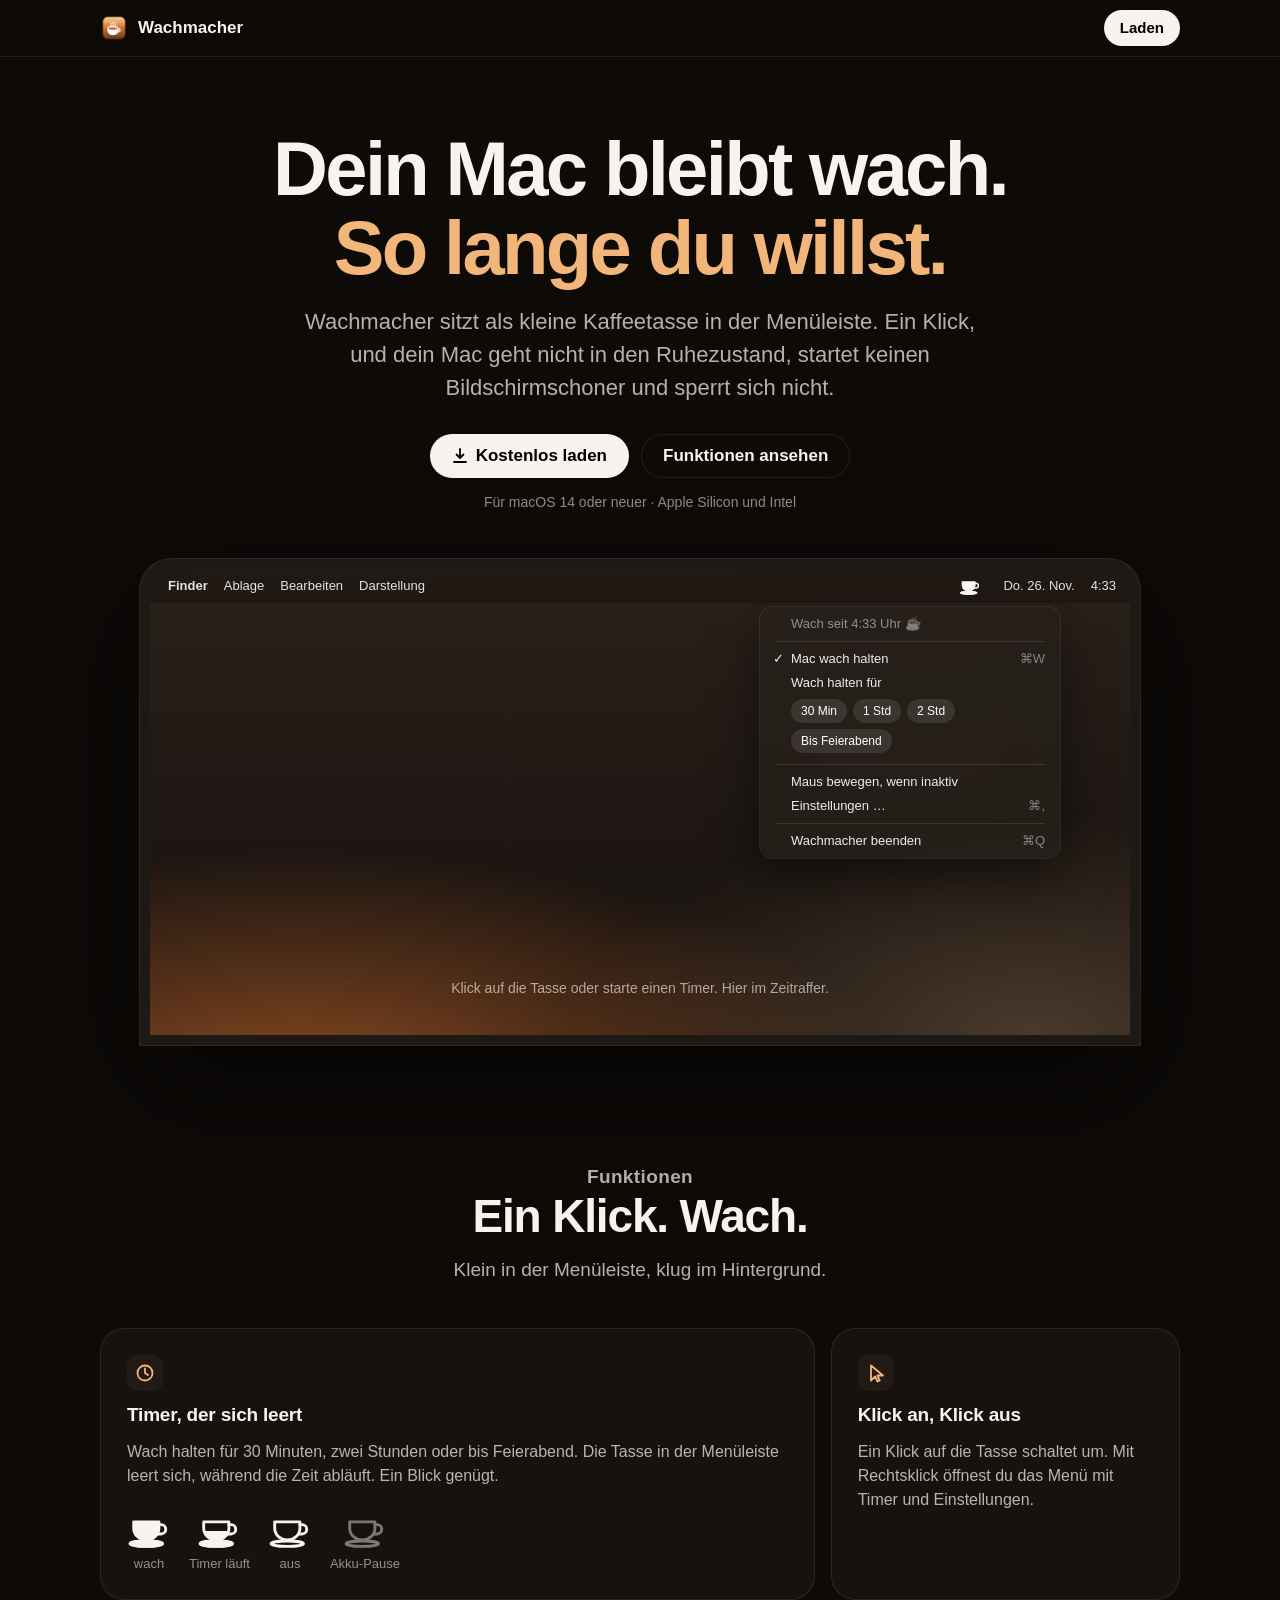
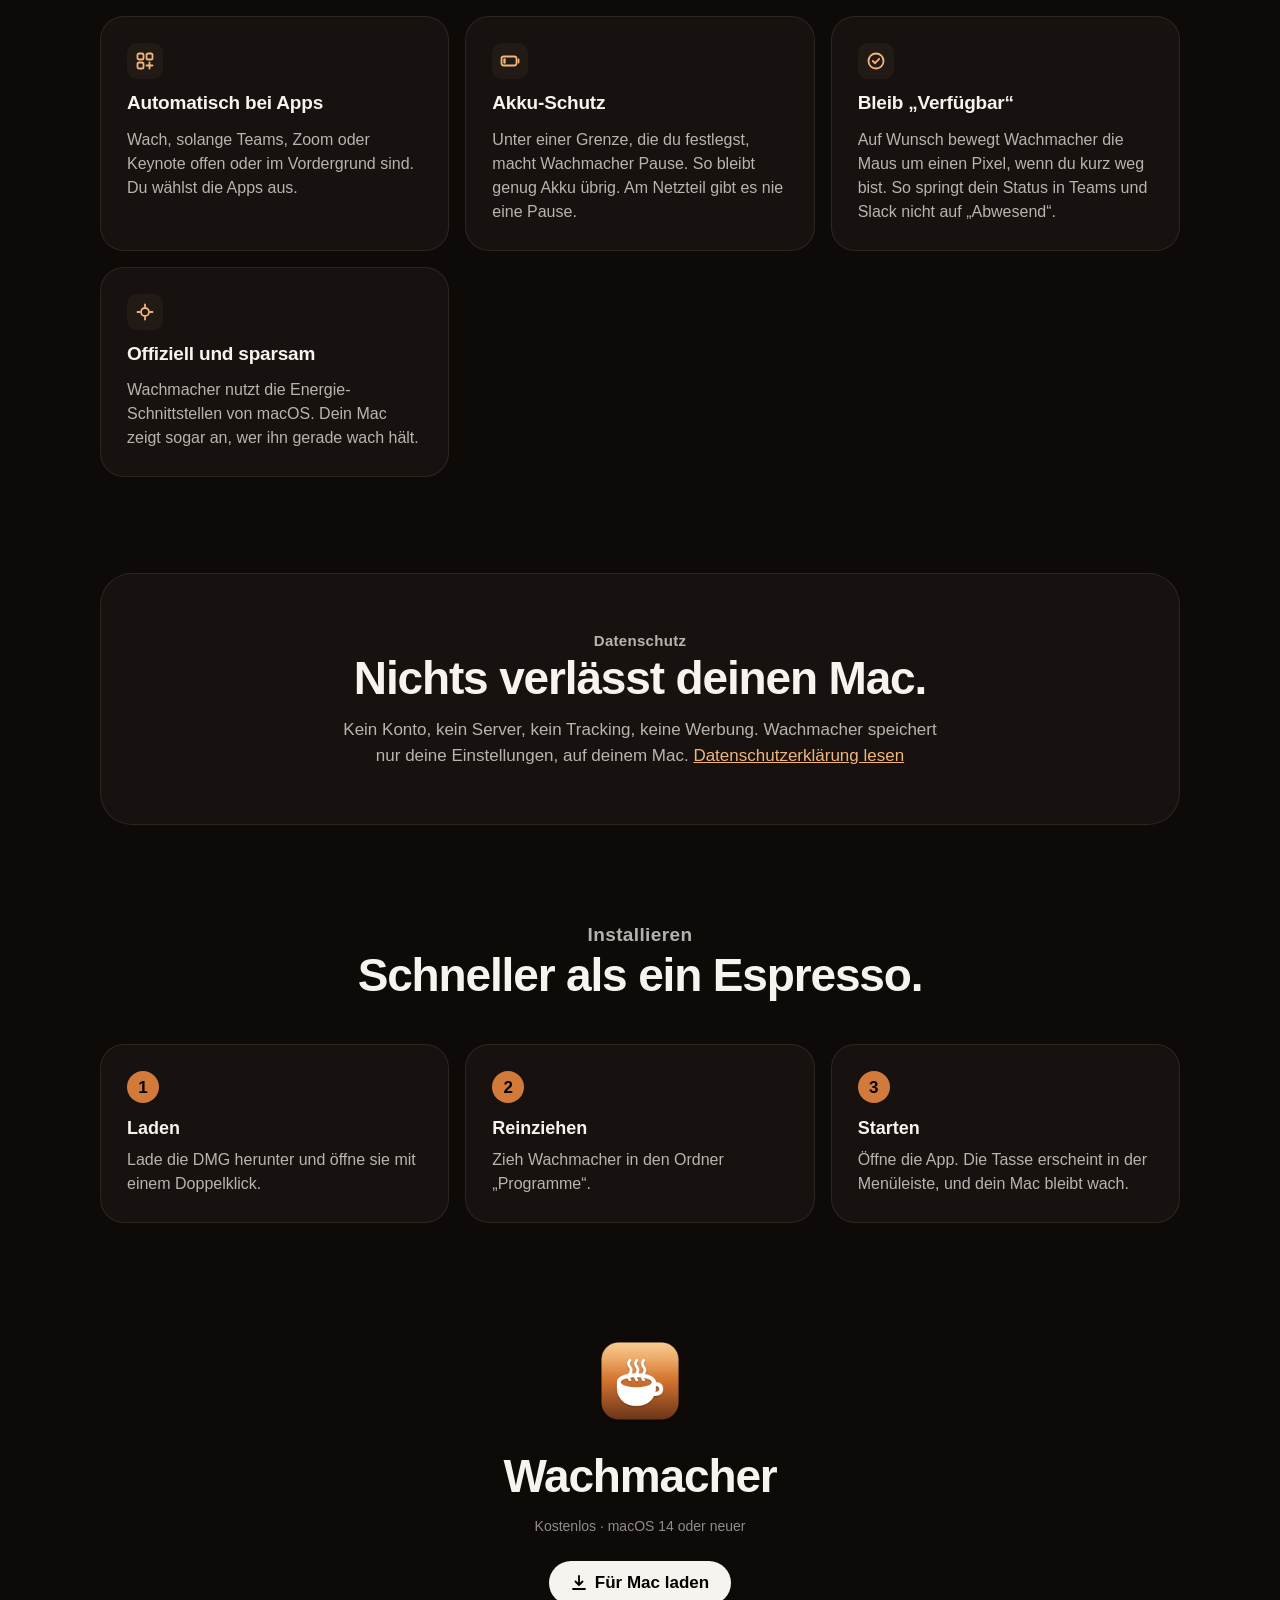
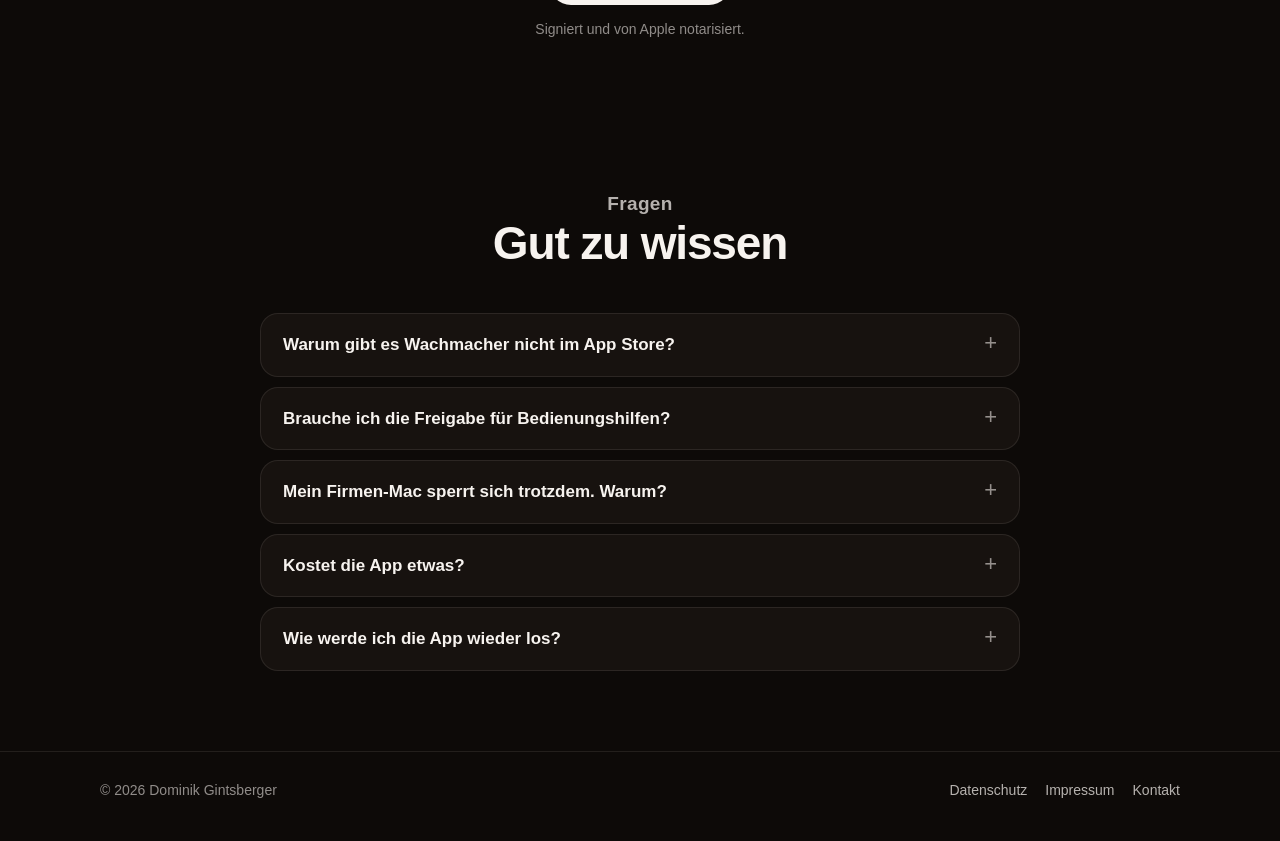
==== site/index.html @ 652d5cd7 "feat: add notarized DMG release and website - scripts/release.sh: tests, universal build, Developer " ====
<!doctype html>
<html lang="de">
<head>
  <meta charset="utf-8">
  <meta name="viewport" content="width=device-width, initial-scale=1">
  <title>Wachmacher</title>
  <meta name="description" content="Wachmacher hält deinen Mac wach: kein Bildschirmschoner, keine Sperre. Mit Timer, Akku-Schutz und automatisch bei Teams, Zoom oder Keynote.">
  <meta property="og:title" content="Wachmacher">
  <meta property="og:description" content="Dein Mac bleibt wach. Kostenlos für macOS.">
  <meta property="og:image" content="assets/icon-512.png">
  <meta name="theme-color" content="#0d0a08">
  <link rel="icon" href="assets/icon-64.png">
  <link rel="apple-touch-icon" href="assets/icon-180.png">
  <link rel="stylesheet" href="style.css">
</head>
<body>
  <nav class="nav" aria-label="Hauptnavigation">
    <div class="wrap">
      <a class="brand" href="#top"><img src="assets/icon-64.png" alt=""> Wachmacher</a>
      <a class="button small" href="download.html">Laden</a>
    </div>
  </nav>

  <main id="top">
    <header class="hero">
      <div class="wrap">
        <h1>Dein Mac bleibt wach.<br><span>So lange du willst.</span></h1>
        <p class="lead">Wachmacher sitzt als kleine Kaffeetasse in der Menüleiste. Ein Klick, und dein Mac geht nicht in den Ruhezustand, startet keinen Bildschirmschoner und sperrt sich nicht.</p>
        <div class="cta">
          <a class="button" href="download.html">
            <svg width="16" height="16" viewBox="0 0 16 16" aria-hidden="true"><path d="M8 1v9m0 0L4.5 6.5M8 10l3.5-3.5M2 14h12" stroke="currentColor" stroke-width="1.8" fill="none" stroke-linecap="round" stroke-linejoin="round"/></svg>
            Kostenlos laden
          </a>
          <a class="button secondary" href="#funktionen">Funktionen ansehen</a>
        </div>
        <p class="meta">Für macOS 14 oder neuer · Apple Silicon und Intel</p>

        <div class="screen" aria-label="Vorschau: Wachmacher in der Menüleiste eines Mac">
          <div class="menubar">
            <div class="left" aria-hidden="true"><b>Finder</b><span class="hide-sm">Ablage</span><span class="hide-sm">Bearbeiten</span><span class="hide-sm">Darstellung</span></div>
            <div class="right">
              <button class="cup-button" id="cup" type="button" aria-label="Wachmacher ein- oder ausschalten" aria-pressed="true">
                <svg width="22" height="18" viewBox="0 0 24 20" aria-hidden="true">
                  <defs><clipPath id="cup-clip"><rect class="cup-level" id="cup-level" x="0" y="0" width="24" height="20"/></clipPath></defs>
                  <g fill="none" stroke="currentColor" stroke-width="1.6" stroke-linejoin="round" stroke-linecap="round">
                    <path d="M3.5 5.5h14V9a7 6.5 0 0 1-14 0z"/><path d="M17.5 7h1.2a2.6 2.6 0 0 1 0 5.2h-1.8"/><ellipse cx="10.5" cy="17.6" rx="9" ry="1.5"/>
                  </g>
                  <g id="cup-fill" fill="currentColor">
                    <path clip-path="url(#cup-clip)" d="M3.5 5.5h14V9a7 6.5 0 0 1-14 0z"/><ellipse cx="10.5" cy="17.6" rx="9.8" ry="2.3"/>
                  </g>
                </svg>
              </button>
              <span class="hide-sm" aria-hidden="true">Do. 26. Nov.</span><span aria-hidden="true" id="clock">9:41</span>
            </div>
          </div>

          <div class="mac-menu" role="group" aria-label="Menü von Wachmacher">
            <div class="row status" id="status" role="status">Wach seit 9:41 Uhr ☕️</div>
            <hr>
            <button class="row" type="button" id="toggle"><span class="check" id="toggle-check">✓</span>Mac wach halten<span class="key">⌘W</span></button>
            <div class="row sub">Wach halten für</div>
            <div class="chips">
              <button class="chip" type="button" data-minutes="30">30 Min</button>
              <button class="chip" type="button" data-minutes="60">1 Std</button>
              <button class="chip" type="button" data-minutes="120">2 Std</button>
              <button class="chip" type="button" data-minutes="0">Bis Feierabend</button>
            </div>
            <hr>
            <button class="row" type="button" id="mouse"><span class="check" id="mouse-check"></span>Maus bewegen, wenn inaktiv</button>
            <button class="row" type="button" id="settings"><span class="check"></span>Einstellungen …<span class="key">⌘,</span></button>
            <hr>
            <button class="row" type="button" id="quit"><span class="check"></span>Wachmacher beenden<span class="key">⌘Q</span></button>
          </div>

          <p class="desk-hint">Klick auf die Tasse oder starte einen Timer. Hier im Zeitraffer.</p>
        </div>
      </div>
    </header>

    <section id="funktionen">
      <div class="wrap">
        <div class="section-head">
          <p class="eyebrow">Funktionen</p>
          <h2>Ein Klick. Wach.</h2>
          <p>Klein in der Menüleiste, klug im Hintergrund.</p>
        </div>

        <div class="grid">
          <article class="card wide">
            <div class="icon" aria-hidden="true"><svg width="20" height="20" viewBox="0 0 20 20" fill="none" stroke="currentColor" stroke-width="1.8" stroke-linecap="round"><circle cx="10" cy="10" r="7.5"/><path d="M10 5.5V10l3 2"/></svg></div>
            <h3>Timer, der sich leert</h3>
            <p>Wach halten für 30 Minuten, zwei Stunden oder bis Feierabend. Die Tasse in der Menüleiste leert sich, während die Zeit abläuft. Ein Blick genügt.</p>
            <div class="cups" aria-hidden="true">
              <figure><svg width="44" height="36" viewBox="0 0 24 20"><use href="#cup-outline"/><g fill="currentColor"><path d="M3.5 5.5h14V9a7 6.5 0 0 1-14 0z"/><ellipse cx="10.5" cy="17.6" rx="9.8" ry="2.3"/></g></svg><figcaption>wach</figcaption></figure>
              <figure><svg width="44" height="36" viewBox="0 0 24 20"><use href="#cup-outline"/><g fill="currentColor"><path clip-path="url(#half)" d="M3.5 5.5h14V9a7 6.5 0 0 1-14 0z"/><ellipse cx="10.5" cy="17.6" rx="9.8" ry="2.3"/></g></svg><figcaption>Timer läuft</figcaption></figure>
              <figure><svg width="44" height="36" viewBox="0 0 24 20"><use href="#cup-outline"/></svg><figcaption>aus</figcaption></figure>
              <figure><svg width="44" height="36" viewBox="0 0 24 20" opacity=".45"><use href="#cup-outline"/></svg><figcaption>Akku-Pause</figcaption></figure>
            </div>
          </article>
          <article class="card">
            <div class="icon" aria-hidden="true"><svg width="20" height="20" viewBox="0 0 20 20" fill="none" stroke="currentColor" stroke-width="1.8" stroke-linecap="round" stroke-linejoin="round"><path d="M5 2.5v15l4-4 2.5 5 2.2-1-2.4-5H17z"/></svg></div>
            <h3>Klick an, Klick aus</h3>
            <p>Ein Klick auf die Tasse schaltet um. Mit Rechtsklick öffnest du das Menü mit Timer und Einstellungen.</p>
          </article>
          <article class="card">
            <div class="icon" aria-hidden="true"><svg width="20" height="20" viewBox="0 0 20 20" fill="none" stroke="currentColor" stroke-width="1.8"><rect x="2.5" y="2.5" width="6" height="6" rx="1.6"/><rect x="11.5" y="2.5" width="6" height="6" rx="1.6"/><rect x="2.5" y="11.5" width="6" height="6" rx="1.6"/><path d="M14.5 11.5v6M11.5 14.5h6" stroke-linecap="round"/></svg></div>
            <h3>Automatisch bei Apps</h3>
            <p>Wach, solange Teams, Zoom oder Keynote offen oder im Vordergrund sind. Du wählst die Apps aus.</p>
          </article>
          <article class="card">
            <div class="icon" aria-hidden="true"><svg width="20" height="20" viewBox="0 0 20 20" fill="none" stroke="currentColor" stroke-width="1.8" stroke-linecap="round"><rect x="1.5" y="5.5" width="15" height="9" rx="2.2"/><path d="M18.5 8.5v3"/><path d="M4.5 8.5v3" stroke-width="2.4"/></svg></div>
            <h3>Akku-Schutz</h3>
            <p>Unter einer Grenze, die du festlegst, macht Wachmacher Pause. So bleibt genug Akku übrig. Am Netzteil gibt es nie eine Pause.</p>
          </article>
          <article class="card">
            <div class="icon" aria-hidden="true"><svg width="20" height="20" viewBox="0 0 20 20" fill="none" stroke="currentColor" stroke-width="1.8" stroke-linecap="round"><circle cx="10" cy="10" r="7.5"/><path d="m6.8 10 2.2 2.2 4.2-4.4"/></svg></div>
            <h3>Bleib „Verfügbar“</h3>
            <p>Auf Wunsch bewegt Wachmacher die Maus um einen Pixel, wenn du kurz weg bist. So springt dein Status in Teams und Slack nicht auf „Abwesend“.</p>
          </article>
          <article class="card">
            <div class="icon" aria-hidden="true"><svg width="20" height="20" viewBox="0 0 20 20" fill="none" stroke="currentColor" stroke-width="1.8" stroke-linecap="round"><path d="M10 2.5v2M10 15.5v2M2.5 10h2M15.5 10h2"/><circle cx="10" cy="10" r="4"/></svg></div>
            <h3>Offiziell und sparsam</h3>
            <p>Wachmacher nutzt die Energie-Schnittstellen von macOS. Dein Mac zeigt sogar an, wer ihn gerade wach hält.</p>
          </article>
        </div>
      </div>
    </section>

    <section>
      <div class="wrap">
        <div class="privacy">
          <p class="eyebrow">Datenschutz</p>
          <h2>Nichts verlässt deinen Mac.</h2>
          <p>Kein Konto, kein Server, kein Tracking, keine Werbung. Wachmacher speichert nur deine Einstellungen, auf deinem Mac. <a href="datenschutz.html">Datenschutzerklärung lesen</a></p>
        </div>
      </div>
    </section>

    <section id="download">
      <div class="wrap">
        <div class="section-head">
          <p class="eyebrow">Installieren</p>
          <h2>Schneller als ein Espresso.</h2>
        </div>
        <ol class="steps">
          <li><h3>Laden</h3><p>Lade die DMG herunter und öffne sie mit einem Doppelklick.</p></li>
          <li><h3>Reinziehen</h3><p>Zieh Wachmacher in den Ordner „Programme“.</p></li>
          <li><h3>Starten</h3><p>Öffne die App. Die Tasse erscheint in der Menüleiste, und dein Mac bleibt wach.</p></li>
        </ol>
        <div class="final">
          <img src="assets/icon-512.png" alt="Wachmacher App-Symbol" width="96" height="96">
          <h2>Wachmacher</h2>
          <p class="meta" style="margin:0 0 24px">Kostenlos · macOS 14 oder neuer</p>
          <a class="button" href="download.html">
            <svg width="16" height="16" viewBox="0 0 16 16" aria-hidden="true"><path d="M8 1v9m0 0L4.5 6.5M8 10l3.5-3.5M2 14h12" stroke="currentColor" stroke-width="1.8" fill="none" stroke-linecap="round" stroke-linejoin="round"/></svg>
            Für Mac laden
          </a>
          <p class="meta">Signiert und von Apple notarisiert.</p>
        </div>
      </div>
    </section>

    <section>
      <div class="wrap faq">
        <div class="section-head"><p class="eyebrow">Fragen</p><h2>Gut zu wissen</h2></div>
        <details>
          <summary>Warum gibt es Wachmacher nicht im App Store?</summary>
          <p>Damit sich die Maus bewegen kann, braucht Wachmacher die Freigabe unter Bedienungshilfen. Apps aus dem Mac App Store dürfen das nicht. Deshalb gibt es Wachmacher direkt hier. Die App ist mit einer Developer ID signiert und von Apple auf Schadsoftware geprüft (notarisiert). Sie öffnet sich ohne Warnung.</p>
        </details>
        <details>
          <summary>Brauche ich die Freigabe für Bedienungshilfen?</summary>
          <p>Nur für „Maus bewegen, wenn inaktiv“. Ohne diese Option kommt Wachmacher ganz ohne Berechtigungen aus. Dein Mac bleibt trotzdem wach.</p>
        </details>
        <details>
          <summary>Mein Firmen-Mac sperrt sich trotzdem. Warum?</summary>
          <p>Manche Firmen schreiben die Bildschirmsperre über eine zentrale Verwaltung (MDM) vor. Solche Richtlinien kann und soll Wachmacher nicht umgehen.</p>
        </details>
        <details>
          <summary>Kostet die App etwas?</summary>
          <p>Nein. Wachmacher ist kostenlos, ohne Werbung, und der Quellcode ist offen auf <a href="https://github.com/iamginsley/wachmacher">GitHub</a>.</p>
        </details>
        <details>
          <summary>Wie werde ich die App wieder los?</summary>
          <p>Beende sie per Rechtsklick auf die Tasse und zieh sie aus „Programme“ in den Papierkorb. Wenn du „Beim Anmelden starten“ eingeschaltet hattest, entfernt macOS den Eintrag automatisch.</p>
        </details>
      </div>
    </section>
  </main>

  <footer>
    <div class="wrap">
      <span>© 2026 Dominik Gintsberger</span>
      <span><a href="datenschutz.html">Datenschutz</a><a href="impressum.html">Impressum</a><a href="mailto:dominik.gintsberger@outlook.de">Kontakt</a></span>
    </div>
  </footer>

  <!-- Shared cup outline and the half-full clip for the feature card -->
  <svg width="0" height="0" style="position:absolute" aria-hidden="true">
    <defs>
      <g id="cup-outline" fill="none" stroke="currentColor" stroke-width="1.6" stroke-linejoin="round" stroke-linecap="round">
        <path d="M3.5 5.5h14V9a7 6.5 0 0 1-14 0z"/><path d="M17.5 7h1.2a2.6 2.6 0 0 1 0 5.2h-1.8"/><ellipse cx="10.5" cy="17.6" rx="9" ry="1.5"/>
      </g>
      <clipPath id="half"><rect x="0" y="10.5" width="24" height="10"/></clipPath>
    </defs>
  </svg>

  <script>
    // Demo of the menu bar item. Timers run in fast motion: every timer takes DEMO_SECONDS.
    const DEMO_SECONDS = 20;
    const CUP_TOP = 5.5, CUP_BOTTOM = 15.5;
    const $ = (id) => document.getElementById(id);
    const time = (date) => date.toLocaleTimeString("de-AT", { hour: "numeric", minute: "2-digit" });

    let state = { mode: "on", since: new Date() };
    let timerHandle = null;

    function setLevel(level) {
      const y = CUP_BOTTOM - (CUP_BOTTOM - CUP_TOP + 1) * level;
      $("cup-level").setAttribute("y", y);
      $("cup-level").setAttribute("height", 20 - y);
    }

    function render() {
      const on = state.mode !== "off";
      $("cup-fill").style.display = on ? "" : "none";
      $("cup").setAttribute("aria-pressed", String(on));
      $("toggle-check").textContent = on ? "✓" : "";
      if (state.mode === "off") {
        $("status").textContent = "Aus – der Mac darf schlafen 💤";
      } else if (state.mode === "on") {
        setLevel(1);
        $("status").textContent = `Wach seit ${time(state.since)} Uhr ☕️`;
      } else {
        const elapsed = (Date.now() - state.started) / 1000 / DEMO_SECONDS;
        const fraction = Math.max(0, 1 - elapsed);
        if (fraction === 0) { stop(); return; }
        const steps = 8;
        setLevel(Math.max(1 / steps, Math.ceil(fraction * steps) / steps));
        const minutes = Math.max(1, Math.ceil(state.minutes * fraction));
        const hours = Math.floor(minutes / 60), rest = minutes % 60;
        const left = hours === 0 ? `${rest} Min` : rest === 0 ? `${hours} Std` : `${hours} Std ${rest} Min`;
        $("status").textContent = `Wach bis ${time(state.end)} Uhr · noch ${left}`;
      }
    }

    function stop() {
      clearInterval(timerHandle);
      state = { mode: "off" };
      render();
    }

    function startUnlimited() {
      clearInterval(timerHandle);
      state = { mode: "on", since: new Date() };
      render();
    }

    function startTimer(minutes) {
      const now = new Date();
      if (minutes === 0) { // until 17:00, or two hours when it is already past
        const end = new Date(now); end.setHours(17, 0, 0, 0);
        minutes = end > now ? Math.round((end - now) / 60000) : 120;
      }
      clearInterval(timerHandle);
      state = { mode: "timer", minutes, started: Date.now(), end: new Date(now.getTime() + minutes * 60000) };
      render();
      timerHandle = setInterval(render, 250);
    }

    const toggle = () => (state.mode === "off" ? startUnlimited() : stop());
    $("cup").addEventListener("click", toggle);
    $("toggle").addEventListener("click", toggle);
    document.querySelectorAll(".chip").forEach((chip) =>
      chip.addEventListener("click", () => startTimer(Number(chip.dataset.minutes))));
    $("mouse").addEventListener("click", () => {
      const check = $("mouse-check");
      check.textContent = check.textContent ? "" : "✓";
    });
    const tease = (text) => () => { $("status").textContent = text; setTimeout(render, 1800); };
    $("settings").addEventListener("click", tease("Die Einstellungen gibt’s in der echten App 😉"));
    $("quit").addEventListener("click", tease("Hier geblieben, es ist noch Kaffee da ☕️"));

    $("clock").textContent = time(new Date());
    render();
  </script>
</body>
</html>
---- site/style.css ----
/* Wachmacher website. Dark espresso with caramel, the colors of the app icon. */

:root {
  color-scheme: dark;
  --bg: #0d0a08;
  --surface: #17120f;
  --surface-2: #211a15;
  --line: rgba(255, 240, 225, 0.09);
  --text: #f7f3ef;
  --text-2: rgba(247, 243, 239, 0.72);  /* 12.6:1 on --bg */
  --text-3: rgba(247, 243, 239, 0.56);  /* 7.9:1 on --bg */
  --caramel: #d27a3a;                   /* badges with black text, 7.1:1 */
  --caramel-light: #f2b67a;             /* 11.2:1 on --bg, for text */
  --radius: 24px;
  --max: 1080px;
  font-family: -apple-system, BlinkMacSystemFont, "SF Pro Text", "Helvetica Neue", Helvetica, Arial, sans-serif;
  -webkit-font-smoothing: antialiased;
}

* { box-sizing: border-box; }
html { scroll-behavior: smooth; }
@media (prefers-reduced-motion: reduce) { html { scroll-behavior: auto; } }

body { margin: 0; background: var(--bg); color: var(--text); font-size: 17px; line-height: 1.5; }
a { color: var(--caramel-light); }
img { max-width: 100%; display: block; }
.wrap { width: min(var(--max), 100% - 32px); margin-inline: auto; }

/* Navigation */
.nav {
  position: sticky; top: 0; z-index: 10;
  backdrop-filter: saturate(160%) blur(18px); -webkit-backdrop-filter: saturate(160%) blur(18px);
  background: rgba(13, 10, 8, 0.72); border-bottom: 1px solid var(--line);
}
.nav .wrap { display: flex; align-items: center; justify-content: space-between; height: 56px; }
.brand { display: flex; align-items: center; gap: 10px; color: var(--text); text-decoration: none; font-weight: 600; }
.brand img { width: 28px; height: 28px; }

.button {
  display: inline-flex; align-items: center; justify-content: center; gap: 8px;
  min-height: 44px; padding: 0 22px; border-radius: 999px; border: 0; font: inherit;
  background: var(--text); color: #000; font-weight: 600; text-decoration: none; cursor: pointer;
  transition: transform 0.15s ease, background 0.15s ease;
}
.button:hover { background: #fff; transform: scale(1.03); }
.button:active { transform: scale(0.97); }
.button:focus-visible { outline: 3px solid var(--caramel-light); outline-offset: 3px; }
.button.small { min-height: 36px; padding: 0 16px; font-size: 15px; }
.button.secondary { background: transparent; color: var(--text); box-shadow: inset 0 0 0 1px var(--line); }
.button.secondary:hover { background: var(--surface-2); }

/* Hero */
.hero { padding: 72px 0 32px; text-align: center; }
.hero h1 { font-size: clamp(40px, 7vw, 76px); line-height: 1.04; letter-spacing: -0.035em; margin: 0 0 18px; font-weight: 700; }
.hero h1 span { color: var(--caramel-light); }
.hero p.lead { font-size: clamp(18px, 2.2vw, 22px); color: var(--text-2); max-width: 680px; margin: 0 auto 30px; }
.cta { display: flex; gap: 12px; justify-content: center; flex-wrap: wrap; }
.meta { color: var(--text-3); font-size: 14px; margin-top: 14px; }

/* Demo: a desktop with the menu bar and Wachmacher's menu */
.screen {
  position: relative; margin: 56px auto 0; max-width: 980px; aspect-ratio: 16 / 7.6;
  border-radius: 22px 22px 0 0; overflow: hidden; text-align: left;
  background:
    radial-gradient(110% 90% at 15% 110%, #8a4a22 0%, transparent 55%),
    radial-gradient(80% 80% at 90% 100%, #4a3a2c 0%, transparent 60%),
    linear-gradient(180deg, #2b211b 0%, #140f0c 100%);
  box-shadow: 0 0 0 10px #1d1915, 0 0 0 11px #2e2924, 0 40px 120px rgba(0, 0, 0, 0.6);
}
.menubar {
  position: absolute; inset: 0 0 auto 0; height: 34px; display: flex; justify-content: space-between;
  align-items: center; padding: 0 14px 0 18px; font-size: 13px; color: rgba(255, 255, 255, 0.88);
  background: rgba(22, 16, 12, 0.4); backdrop-filter: blur(20px); -webkit-backdrop-filter: blur(20px);
}
.menubar .left, .menubar .right { display: flex; gap: 16px; align-items: center; }
.menubar .left b { font-weight: 700; }

.cup-button {
  display: grid; place-items: center; width: 34px; height: 26px; border-radius: 6px;
  border: 0; background: transparent; color: #fff; cursor: pointer; padding: 0;
}
.cup-button:hover, .cup-button.pressed { background: rgba(255, 255, 255, 0.16); }
.cup-button:focus-visible { outline: 2px solid var(--caramel-light); outline-offset: 1px; }
.cup-button.paused { opacity: 0.5; }
.cup-level { transition: y 0.6s ease, height 0.6s ease; }

.mac-menu {
  position: absolute; top: 38px; right: 70px; width: 300px; padding: 5px;
  border-radius: 12px; font-size: 13px; color: rgba(255, 255, 255, 0.92);
  background: rgba(38, 32, 28, 0.78); backdrop-filter: blur(30px) saturate(150%);
  -webkit-backdrop-filter: blur(30px) saturate(150%);
  box-shadow: 0 0 0 0.5px rgba(255, 255, 255, 0.18), 0 18px 50px rgba(0, 0, 0, 0.5);
}
.mac-menu .row {
  display: flex; align-items: center; gap: 6px; width: 100%; min-height: 24px; padding: 2px 10px 2px 6px;
  border: 0; border-radius: 6px; background: none; color: inherit; font: inherit; text-align: left;
}
.mac-menu button.row { cursor: pointer; }
.mac-menu button.row:hover, .mac-menu button.row:focus-visible { background: #2f6fe0; color: #fff; outline: none; }
.mac-menu .check { width: 14px; flex: none; text-align: center; }
.mac-menu .status { color: rgba(255, 255, 255, 0.5); font-variant-numeric: tabular-nums; padding-left: 26px; }
.mac-menu .key { margin-left: auto; color: rgba(255, 255, 255, 0.45); }
.mac-menu button.row:hover .key { color: rgba(255, 255, 255, 0.8); }
.mac-menu hr { border: 0; height: 1px; background: rgba(255, 255, 255, 0.1); margin: 5px 10px; }
.mac-menu .sub { padding-left: 26px; }
.mac-menu .chips { display: flex; gap: 6px; flex-wrap: wrap; padding: 4px 10px 6px 26px; }
.mac-menu .chip {
  border: 0; border-radius: 999px; padding: 3px 10px; font: inherit; font-size: 12px; cursor: pointer;
  background: rgba(255, 255, 255, 0.1); color: #fff; min-height: 24px;
}
.mac-menu .chip:hover, .mac-menu .chip:focus-visible { background: #2f6fe0; outline: none; }

.desk-hint { position: absolute; bottom: 22px; left: 0; right: 0; text-align: center; color: rgba(255, 255, 255, 0.6); font-size: 14px; }

/* Sections */
section { padding: 96px 0 0; }
.section-head { text-align: center; max-width: 680px; margin: 0 auto 44px; }
.eyebrow { color: var(--caramel-light); font-weight: 600; font-size: 15px; letter-spacing: 0.02em; margin: 0 0 8px; }
h2 { font-size: clamp(30px, 4.4vw, 46px); line-height: 1.1; letter-spacing: -0.025em; margin: 0 0 14px; }
.section-head p { color: var(--text-2); margin: 0; font-size: 19px; }

.grid { display: grid; grid-template-columns: repeat(3, 1fr); gap: 16px; }
.card { background: var(--surface); border: 1px solid var(--line); border-radius: var(--radius); padding: 26px; display: flex; flex-direction: column; gap: 10px; }
.card h3 { margin: 0; font-size: 19px; letter-spacing: -0.01em; }
.card p { margin: 0; color: var(--text-2); font-size: 16px; }
.card .icon { width: 36px; height: 36px; border-radius: 10px; display: grid; place-items: center; background: var(--surface-2); color: var(--caramel-light); }
.card.wide { grid-column: span 2; }
.cups { display: flex; gap: 18px; margin-top: auto; padding-top: 14px; color: var(--text); flex-wrap: wrap; }
.cups figure { margin: 0; display: grid; justify-items: center; gap: 6px; }
.cups figcaption { font-size: 13px; color: var(--text-3); }

.steps { counter-reset: step; display: grid; grid-template-columns: repeat(3, 1fr); gap: 16px; padding: 0; margin: 0; }
.steps li { list-style: none; background: var(--surface); border: 1px solid var(--line); border-radius: var(--radius); padding: 26px; }
.steps li::before {
  counter-increment: step; content: counter(step);
  display: grid; place-items: center; width: 32px; height: 32px; border-radius: 50%;
  background: var(--caramel); color: #000; font-weight: 700; margin-bottom: 12px;
}
.steps h3 { margin: 0 0 6px; font-size: 18px; }
.steps p { margin: 0; color: var(--text-2); font-size: 16px; }

.privacy { text-align: center; background: var(--surface); border: 1px solid var(--line); border-radius: 32px; padding: 56px 24px; }
.privacy p { color: var(--text-2); max-width: 620px; margin: 0 auto; }

details { background: var(--surface); border: 1px solid var(--line); border-radius: 18px; padding: 0 22px; margin-bottom: 10px; }
summary { cursor: pointer; padding: 18px 0; font-weight: 600; list-style: none; display: flex; justify-content: space-between; gap: 16px; }
summary::-webkit-details-marker { display: none; }
summary::after { content: "+"; color: var(--text-3); font-weight: 400; font-size: 22px; line-height: 1; }
details[open] summary::after { content: "−"; }
details p { margin: 0 0 18px; color: var(--text-2); }
.faq { max-width: 760px; margin: 0 auto; }

.final { text-align: center; padding: 110px 0 40px; }
.final img { width: 96px; height: 96px; margin: 0 auto 22px; }

footer { border-top: 1px solid var(--line); margin-top: 80px; padding: 28px 0 40px; color: var(--text-3); font-size: 14px; }
footer .wrap { display: flex; justify-content: space-between; gap: 16px; flex-wrap: wrap; }
footer a { color: var(--text-2); text-decoration: none; margin-left: 18px; }
footer a:hover { color: var(--text); }

/* Legal pages */
.legal { max-width: 760px; padding: 56px 0 0; }
.legal h1 { font-size: 40px; letter-spacing: -0.02em; margin: 0 0 6px; }
.legal h2 { font-size: 24px; margin: 36px 0 10px; }
.legal p, .legal li { color: var(--text-2); }

/* Download page */
.download { max-width: 860px; padding: 56px 0 0; }
.dl-card { background: var(--surface); border: 1px solid var(--line); border-radius: 32px; padding: 48px 32px; text-align: center; outline: none; }
.dl-card h1 { font-size: clamp(32px, 5vw, 44px); letter-spacing: -0.03em; margin: 18px 0 6px; }
.dl-icon { margin: 0 auto; filter: drop-shadow(0 18px 40px rgba(210, 122, 58, 0.3)); }
.dl-meta { color: var(--text-2); margin: 0 0 26px; font-variant-numeric: tabular-nums; }
.dl-status { color: var(--text-2); margin: 14px 0 0; }
.dl-status:empty { display: none; }
.button.large { min-height: 52px; padding: 0 30px; font-size: 18px; }
.button.disabled { background: var(--surface-2); color: var(--text-2); cursor: default; transform: none; }
.dl-facts { list-style: none; padding: 0; margin: 40px 0 0; display: grid; grid-template-columns: repeat(3, 1fr); gap: 16px; text-align: left; }
.dl-facts li { display: flex; gap: 12px; align-items: flex-start; color: var(--text-2); font-size: 15px; }
.dl-facts svg { flex: none; color: var(--caramel-light); margin-top: 2px; }
.dl-facts b { color: var(--text); font-weight: 600; }

.install { list-style: none; padding: 0; margin: 36px 0 0; display: grid; grid-template-columns: repeat(3, 1fr); gap: 16px; counter-reset: step; }
.install li { background: var(--surface-2); border-radius: 22px; padding: 22px 18px; text-align: left; }
.install h2 { font-size: 17px; margin: 14px 0 6px; letter-spacing: 0; }
.install h2::before { counter-increment: step; content: counter(step) ". "; color: var(--caramel-light); }
.install p { margin: 0; color: var(--text-2); font-size: 15px; }
.step-art { display: grid; place-items: center; height: 84px; background: var(--bg); border-radius: 14px; color: var(--text); }
.hints { margin-top: 28px; text-align: left; display: grid; gap: 10px; }
.hints p { margin: 0; color: var(--text-2); font-size: 15px; }
.hints b { color: var(--text); }

.dl-notes { padding: 40px 0 0; }
.dl-notes h2 { font-size: 24px; margin: 0 0 10px; }
.dl-notes p, .dl-notes li { color: var(--text-2); }
.dl-more { padding: 32px 0 0; color: var(--text-3); font-size: 15px; text-align: center; }
.dl-more p { margin: 0 0 8px; }
.dl-checksum code { font-family: ui-monospace, "SF Mono", Menlo, monospace; font-size: 12px; word-break: break-all; color: var(--text-2); }

@media (max-width: 860px) {
  .grid, .steps, .dl-facts, .install { grid-template-columns: 1fr; }
  .card.wide { grid-column: auto; }
  .screen { aspect-ratio: auto; height: 440px; border-radius: 16px 16px 0 0; }
  .menubar .hide-sm { display: none; }
  .mac-menu { right: 12px; left: 12px; width: auto; }
  .dl-card { padding: 36px 20px; }
}

@media (prefers-reduced-motion: reduce) {
  .cup-level { transition: none; }
}
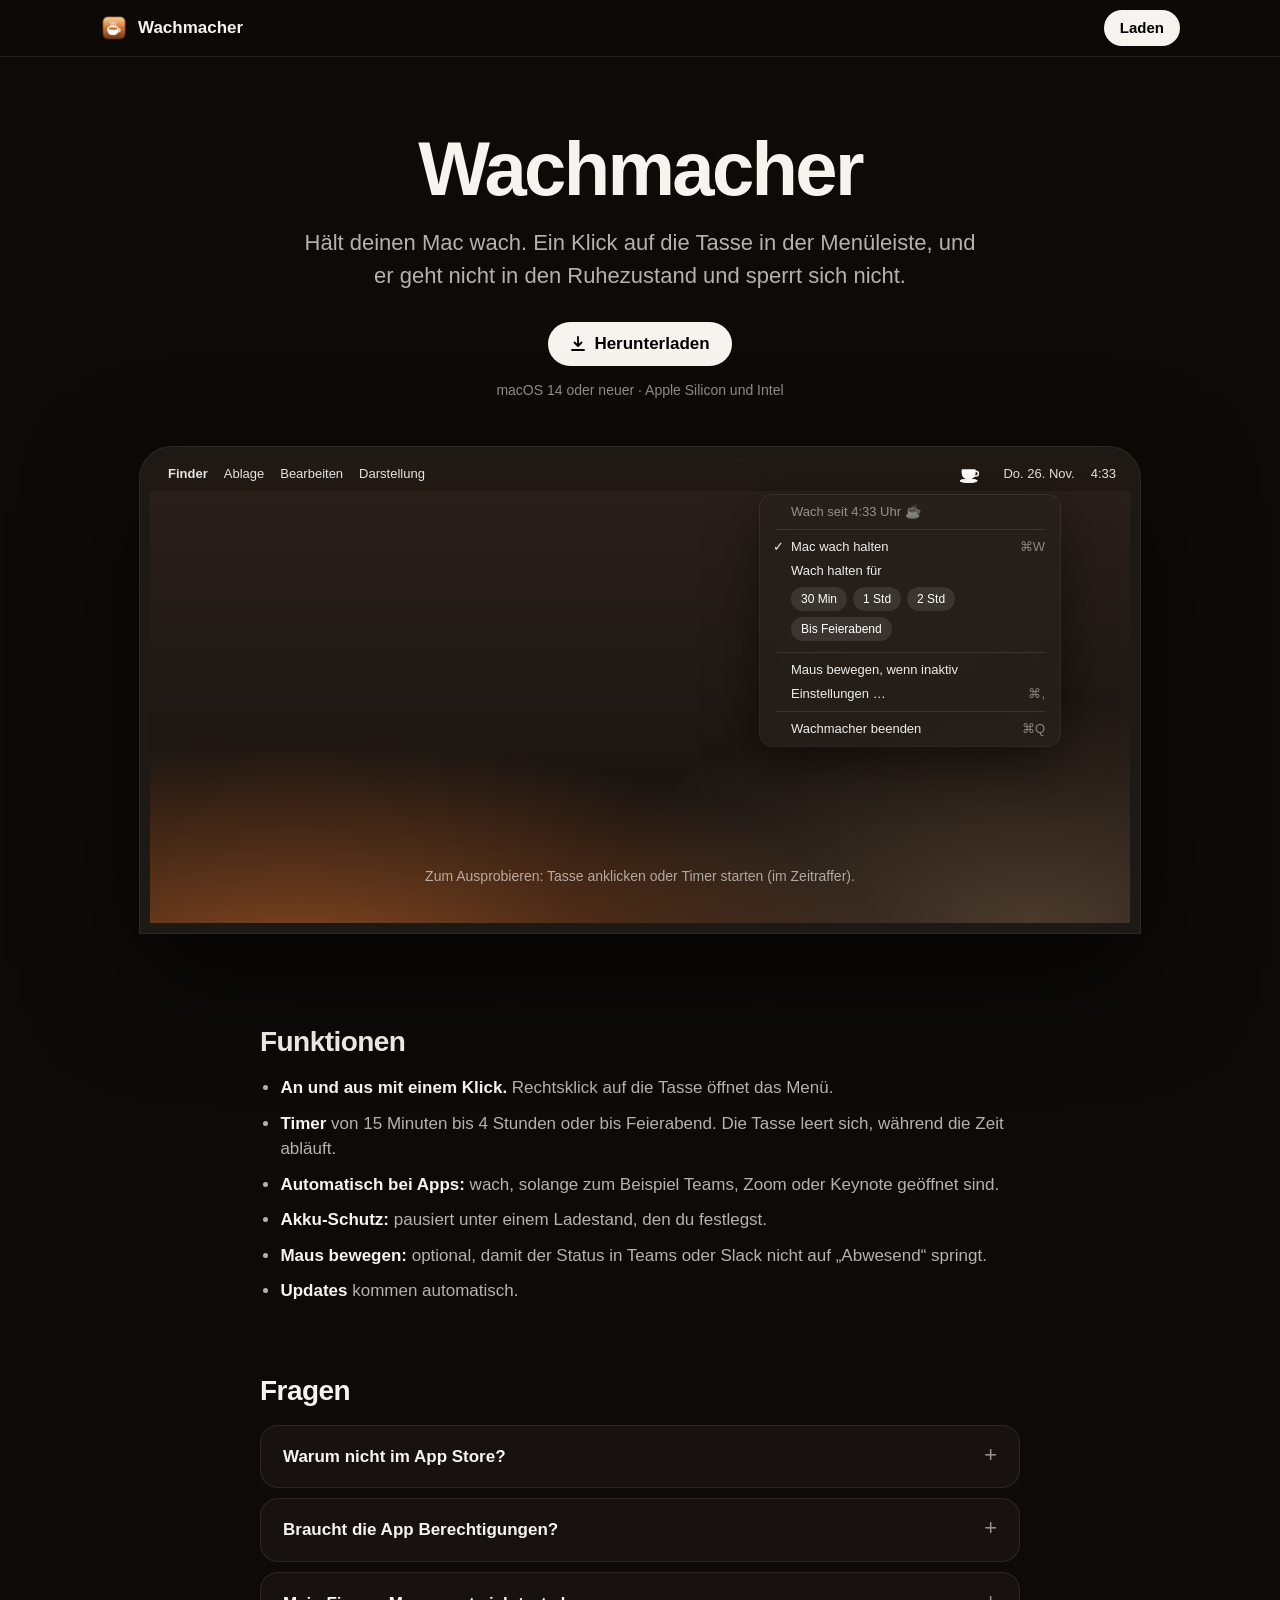
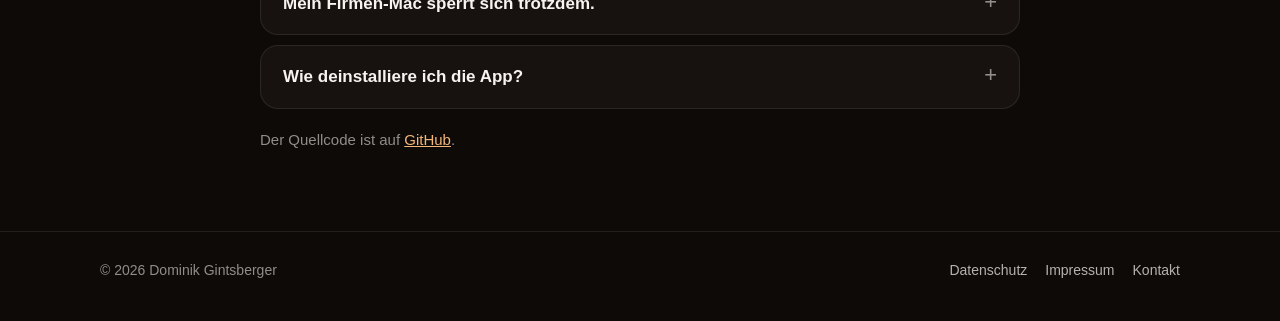
==== commit b4a32249: "chore: make the landing page plain Drop the marketing sections (privacy teaser, install steps, closi" ====
--- a/site/index.html
+++ b/site/index.html
@@ -4,9 +4,9 @@
   <meta charset="utf-8">
   <meta name="viewport" content="width=device-width, initial-scale=1">
   <title>Wachmacher</title>
-  <meta name="description" content="Wachmacher hält deinen Mac wach: kein Bildschirmschoner, keine Sperre. Mit Timer, Akku-Schutz und automatisch bei Teams, Zoom oder Keynote.">
+  <meta name="description" content="Wachmacher hält deinen Mac wach. Menüleisten-App für macOS mit Timer, Akku-Schutz und App-Auslösern.">
   <meta property="og:title" content="Wachmacher">
-  <meta property="og:description" content="Dein Mac bleibt wach. Kostenlos für macOS.">
+  <meta property="og:description" content="Hält deinen Mac wach. Für macOS 14 oder neuer.">
   <meta property="og:image" content="assets/icon-512.png">
   <meta name="theme-color" content="#0d0a08">
   <link rel="icon" href="assets/icon-64.png">
@@ -24,16 +24,15 @@
   <main id="top">
     <header class="hero">
       <div class="wrap">
-        <h1>Dein Mac bleibt wach.<br><span>So lange du willst.</span></h1>
-        <p class="lead">Wachmacher sitzt als kleine Kaffeetasse in der Menüleiste. Ein Klick, und dein Mac geht nicht in den Ruhezustand, startet keinen Bildschirmschoner und sperrt sich nicht.</p>
+        <h1>Wachmacher</h1>
+        <p class="lead">Hält deinen Mac wach. Ein Klick auf die Tasse in der Menüleiste, und er geht nicht in den Ruhezustand und sperrt sich nicht.</p>
         <div class="cta">
           <a class="button" href="download.html">
             <svg width="16" height="16" viewBox="0 0 16 16" aria-hidden="true"><path d="M8 1v9m0 0L4.5 6.5M8 10l3.5-3.5M2 14h12" stroke="currentColor" stroke-width="1.8" fill="none" stroke-linecap="round" stroke-linejoin="round"/></svg>
-            Kostenlos laden
+            Herunterladen
           </a>
-          <a class="button secondary" href="#funktionen">Funktionen ansehen</a>
         </div>
-        <p class="meta">Für macOS 14 oder neuer · Apple Silicon und Intel</p>
+        <p class="meta">macOS 14 oder neuer · Apple Silicon und Intel</p>
 
         <div class="screen" aria-label="Vorschau: Wachmacher in der Menüleiste eines Mac">
           <div class="menubar">
@@ -67,122 +66,50 @@
             </div>
             <hr>
             <button class="row" type="button" id="mouse"><span class="check" id="mouse-check"></span>Maus bewegen, wenn inaktiv</button>
-            <button class="row" type="button" id="settings"><span class="check"></span>Einstellungen …<span class="key">⌘,</span></button>
+            <div class="row"><span class="check"></span>Einstellungen …<span class="key">⌘,</span></div>
             <hr>
-            <button class="row" type="button" id="quit"><span class="check"></span>Wachmacher beenden<span class="key">⌘Q</span></button>
+            <div class="row"><span class="check"></span>Wachmacher beenden<span class="key">⌘Q</span></div>
           </div>
 
-          <p class="desk-hint">Klick auf die Tasse oder starte einen Timer. Hier im Zeitraffer.</p>
+          <p class="desk-hint">Zum Ausprobieren: Tasse anklicken oder Timer starten (im Zeitraffer).</p>
         </div>
       </div>
     </header>
 
     <section id="funktionen">
-      <div class="wrap">
-        <div class="section-head">
-          <p class="eyebrow">Funktionen</p>
-          <h2>Ein Klick. Wach.</h2>
-          <p>Klein in der Menüleiste, klug im Hintergrund.</p>
-        </div>
-
-        <div class="grid">
-          <article class="card wide">
-            <div class="icon" aria-hidden="true"><svg width="20" height="20" viewBox="0 0 20 20" fill="none" stroke="currentColor" stroke-width="1.8" stroke-linecap="round"><circle cx="10" cy="10" r="7.5"/><path d="M10 5.5V10l3 2"/></svg></div>
-            <h3>Timer, der sich leert</h3>
-            <p>Wach halten für 30 Minuten, zwei Stunden oder bis Feierabend. Die Tasse in der Menüleiste leert sich, während die Zeit abläuft. Ein Blick genügt.</p>
-            <div class="cups" aria-hidden="true">
-              <figure><svg width="44" height="36" viewBox="0 0 24 20"><use href="#cup-outline"/><g fill="currentColor"><path d="M3.5 5.5h14V9a7 6.5 0 0 1-14 0z"/><ellipse cx="10.5" cy="17.6" rx="9.8" ry="2.3"/></g></svg><figcaption>wach</figcaption></figure>
-              <figure><svg width="44" height="36" viewBox="0 0 24 20"><use href="#cup-outline"/><g fill="currentColor"><path clip-path="url(#half)" d="M3.5 5.5h14V9a7 6.5 0 0 1-14 0z"/><ellipse cx="10.5" cy="17.6" rx="9.8" ry="2.3"/></g></svg><figcaption>Timer läuft</figcaption></figure>
-              <figure><svg width="44" height="36" viewBox="0 0 24 20"><use href="#cup-outline"/></svg><figcaption>aus</figcaption></figure>
-              <figure><svg width="44" height="36" viewBox="0 0 24 20" opacity=".45"><use href="#cup-outline"/></svg><figcaption>Akku-Pause</figcaption></figure>
-            </div>
-          </article>
-          <article class="card">
-            <div class="icon" aria-hidden="true"><svg width="20" height="20" viewBox="0 0 20 20" fill="none" stroke="currentColor" stroke-width="1.8" stroke-linecap="round" stroke-linejoin="round"><path d="M5 2.5v15l4-4 2.5 5 2.2-1-2.4-5H17z"/></svg></div>
-            <h3>Klick an, Klick aus</h3>
-            <p>Ein Klick auf die Tasse schaltet um. Mit Rechtsklick öffnest du das Menü mit Timer und Einstellungen.</p>
-          </article>
-          <article class="card">
-            <div class="icon" aria-hidden="true"><svg width="20" height="20" viewBox="0 0 20 20" fill="none" stroke="currentColor" stroke-width="1.8"><rect x="2.5" y="2.5" width="6" height="6" rx="1.6"/><rect x="11.5" y="2.5" width="6" height="6" rx="1.6"/><rect x="2.5" y="11.5" width="6" height="6" rx="1.6"/><path d="M14.5 11.5v6M11.5 14.5h6" stroke-linecap="round"/></svg></div>
-            <h3>Automatisch bei Apps</h3>
-            <p>Wach, solange Teams, Zoom oder Keynote offen oder im Vordergrund sind. Du wählst die Apps aus.</p>
-          </article>
-          <article class="card">
-            <div class="icon" aria-hidden="true"><svg width="20" height="20" viewBox="0 0 20 20" fill="none" stroke="currentColor" stroke-width="1.8" stroke-linecap="round"><rect x="1.5" y="5.5" width="15" height="9" rx="2.2"/><path d="M18.5 8.5v3"/><path d="M4.5 8.5v3" stroke-width="2.4"/></svg></div>
-            <h3>Akku-Schutz</h3>
-            <p>Unter einer Grenze, die du festlegst, macht Wachmacher Pause. So bleibt genug Akku übrig. Am Netzteil gibt es nie eine Pause.</p>
-          </article>
-          <article class="card">
-            <div class="icon" aria-hidden="true"><svg width="20" height="20" viewBox="0 0 20 20" fill="none" stroke="currentColor" stroke-width="1.8" stroke-linecap="round"><circle cx="10" cy="10" r="7.5"/><path d="m6.8 10 2.2 2.2 4.2-4.4"/></svg></div>
-            <h3>Bleib „Verfügbar“</h3>
-            <p>Auf Wunsch bewegt Wachmacher die Maus um einen Pixel, wenn du kurz weg bist. So springt dein Status in Teams und Slack nicht auf „Abwesend“.</p>
-          </article>
-          <article class="card">
-            <div class="icon" aria-hidden="true"><svg width="20" height="20" viewBox="0 0 20 20" fill="none" stroke="currentColor" stroke-width="1.8" stroke-linecap="round"><path d="M10 2.5v2M10 15.5v2M2.5 10h2M15.5 10h2"/><circle cx="10" cy="10" r="4"/></svg></div>
-            <h3>Offiziell und sparsam</h3>
-            <p>Wachmacher nutzt die Energie-Schnittstellen von macOS. Dein Mac zeigt sogar an, wer ihn gerade wach hält.</p>
-          </article>
-        </div>
+      <div class="wrap plain">
+        <h2>Funktionen</h2>
+        <ul class="feature-list">
+          <li><b>An und aus mit einem Klick.</b> Rechtsklick auf die Tasse öffnet das Menü.</li>
+          <li><b>Timer</b> von 15 Minuten bis 4 Stunden oder bis Feierabend. Die Tasse leert sich, während die Zeit abläuft.</li>
+          <li><b>Automatisch bei Apps:</b> wach, solange zum Beispiel Teams, Zoom oder Keynote geöffnet sind.</li>
+          <li><b>Akku-Schutz:</b> pausiert unter einem Ladestand, den du festlegst.</li>
+          <li><b>Maus bewegen:</b> optional, damit der Status in Teams oder Slack nicht auf „Abwesend“ springt.</li>
+          <li><b>Updates</b> kommen automatisch.</li>
+        </ul>
       </div>
     </section>
 
     <section>
-      <div class="wrap">
-        <div class="privacy">
-          <p class="eyebrow">Datenschutz</p>
-          <h2>Nichts verlässt deinen Mac.</h2>
-          <p>Kein Konto, kein Server, kein Tracking, keine Werbung. Wachmacher speichert nur deine Einstellungen, auf deinem Mac. <a href="datenschutz.html">Datenschutzerklärung lesen</a></p>
-        </div>
-      </div>
-    </section>
-
-    <section id="download">
-      <div class="wrap">
-        <div class="section-head">
-          <p class="eyebrow">Installieren</p>
-          <h2>Schneller als ein Espresso.</h2>
-        </div>
-        <ol class="steps">
-          <li><h3>Laden</h3><p>Lade die DMG herunter und öffne sie mit einem Doppelklick.</p></li>
-          <li><h3>Reinziehen</h3><p>Zieh Wachmacher in den Ordner „Programme“.</p></li>
-          <li><h3>Starten</h3><p>Öffne die App. Die Tasse erscheint in der Menüleiste, und dein Mac bleibt wach.</p></li>
-        </ol>
-        <div class="final">
-          <img src="assets/icon-512.png" alt="Wachmacher App-Symbol" width="96" height="96">
-          <h2>Wachmacher</h2>
-          <p class="meta" style="margin:0 0 24px">Kostenlos · macOS 14 oder neuer</p>
-          <a class="button" href="download.html">
-            <svg width="16" height="16" viewBox="0 0 16 16" aria-hidden="true"><path d="M8 1v9m0 0L4.5 6.5M8 10l3.5-3.5M2 14h12" stroke="currentColor" stroke-width="1.8" fill="none" stroke-linecap="round" stroke-linejoin="round"/></svg>
-            Für Mac laden
-          </a>
-          <p class="meta">Signiert und von Apple notarisiert.</p>
-        </div>
-      </div>
-    </section>
-
-    <section>
-      <div class="wrap faq">
-        <div class="section-head"><p class="eyebrow">Fragen</p><h2>Gut zu wissen</h2></div>
-        <details>
-          <summary>Warum gibt es Wachmacher nicht im App Store?</summary>
-          <p>Damit sich die Maus bewegen kann, braucht Wachmacher die Freigabe unter Bedienungshilfen. Apps aus dem Mac App Store dürfen das nicht. Deshalb gibt es Wachmacher direkt hier. Die App ist mit einer Developer ID signiert und von Apple auf Schadsoftware geprüft (notarisiert). Sie öffnet sich ohne Warnung.</p>
-        </details>
-        <details>
-          <summary>Brauche ich die Freigabe für Bedienungshilfen?</summary>
-          <p>Nur für „Maus bewegen, wenn inaktiv“. Ohne diese Option kommt Wachmacher ganz ohne Berechtigungen aus. Dein Mac bleibt trotzdem wach.</p>
-        </details>
-        <details>
-          <summary>Mein Firmen-Mac sperrt sich trotzdem. Warum?</summary>
-          <p>Manche Firmen schreiben die Bildschirmsperre über eine zentrale Verwaltung (MDM) vor. Solche Richtlinien kann und soll Wachmacher nicht umgehen.</p>
-        </details>
-        <details>
-          <summary>Kostet die App etwas?</summary>
-          <p>Nein. Wachmacher ist kostenlos, ohne Werbung, und der Quellcode ist offen auf <a href="https://github.com/iamginsley/wachmacher">GitHub</a>.</p>
-        </details>
-        <details>
-          <summary>Wie werde ich die App wieder los?</summary>
-          <p>Beende sie per Rechtsklick auf die Tasse und zieh sie aus „Programme“ in den Papierkorb. Wenn du „Beim Anmelden starten“ eingeschaltet hattest, entfernt macOS den Eintrag automatisch.</p>
-        </details>
+      <div class="wrap plain">
+        <h2>Fragen</h2>
+        <details>
+          <summary>Warum nicht im App Store?</summary>
+          <p>Zum Bewegen der Maus braucht Wachmacher die Freigabe unter Bedienungshilfen. Das erlaubt der Mac App Store nicht. Die App ist mit einer Developer ID signiert und von Apple notarisiert.</p>
+        </details>
+        <details>
+          <summary>Braucht die App Berechtigungen?</summary>
+          <p>Nur für „Maus bewegen“ die Freigabe unter Bedienungshilfen. Alles andere funktioniert ohne.</p>
+        </details>
+        <details>
+          <summary>Mein Firmen-Mac sperrt sich trotzdem.</summary>
+          <p>Wenn die Bildschirmsperre zentral über eine Geräteverwaltung (MDM) vorgegeben ist, greift diese weiterhin.</p>
+        </details>
+        <details>
+          <summary>Wie deinstalliere ich die App?</summary>
+          <p>Per Rechtsklick auf die Tasse beenden und aus „Programme“ in den Papierkorb ziehen.</p>
+        </details>
+        <p class="source">Der Quellcode ist auf <a href="https://github.com/iamginsley/wachmacher">GitHub</a>.</p>
       </div>
     </section>
   </main>
@@ -193,16 +120,6 @@
       <span><a href="datenschutz.html">Datenschutz</a><a href="impressum.html">Impressum</a><a href="mailto:dominik.gintsberger@outlook.de">Kontakt</a></span>
     </div>
   </footer>
-
-  <!-- Shared cup outline and the half-full clip for the feature card -->
-  <svg width="0" height="0" style="position:absolute" aria-hidden="true">
-    <defs>
-      <g id="cup-outline" fill="none" stroke="currentColor" stroke-width="1.6" stroke-linejoin="round" stroke-linecap="round">
-        <path d="M3.5 5.5h14V9a7 6.5 0 0 1-14 0z"/><path d="M17.5 7h1.2a2.6 2.6 0 0 1 0 5.2h-1.8"/><ellipse cx="10.5" cy="17.6" rx="9" ry="1.5"/>
-      </g>
-      <clipPath id="half"><rect x="0" y="10.5" width="24" height="10"/></clipPath>
-    </defs>
-  </svg>
 
   <script>
     // Demo of the menu bar item. Timers run in fast motion: every timer takes DEMO_SECONDS.
@@ -276,9 +193,6 @@
       const check = $("mouse-check");
       check.textContent = check.textContent ? "" : "✓";
     });
-    const tease = (text) => () => { $("status").textContent = text; setTimeout(render, 1800); };
-    $("settings").addEventListener("click", tease("Die Einstellungen gibt’s in der echten App 😉"));
-    $("quit").addEventListener("click", tease("Hier geblieben, es ist noch Kaffee da ☕️"));
 
     $("clock").textContent = time(new Date());
     render();
--- a/site/style.css
+++ b/site/style.css
@@ -208,3 +208,16 @@
 @media (prefers-reduced-motion: reduce) {
   .cup-level { transition: none; }
 }
+
+/* Plain download page */
+.dl-req { color: var(--text-3); font-size: 14px; margin: 18px 0 0; }
+.install-list { text-align: left; max-width: 360px; margin: 24px auto 0; padding-left: 1.2em; color: var(--text-2); display: grid; gap: 6px; }
+.install-list b { color: var(--text); font-weight: 600; }
+
+/* Plain landing page */
+.plain { max-width: 760px; }
+.plain h2 { font-size: 28px; letter-spacing: -0.02em; margin: 0 0 18px; }
+.feature-list { margin: 0; padding-left: 1.2em; display: grid; gap: 10px; color: var(--text-2); }
+.feature-list b { color: var(--text); font-weight: 600; }
+.source { color: var(--text-3); font-size: 15px; margin-top: 20px; }
+section { padding-top: 72px; }
